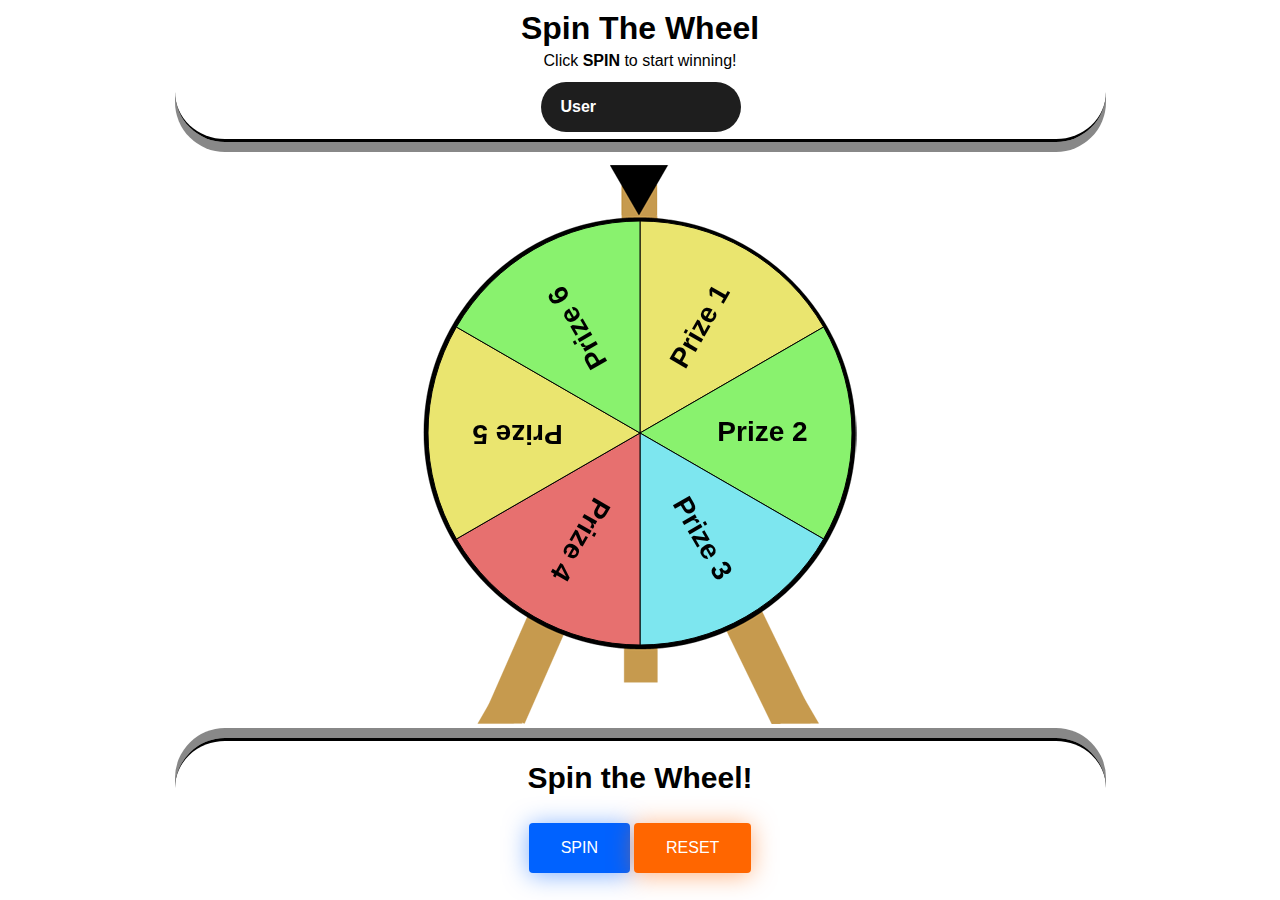
==== index.html @ 741e7b53 "Updated UI" ====
<!DOCTYPE html>
<html lang="en">
<head>
    <meta charset="UTF-8">
    <title>Spin The Wheel</title>
    <meta name="viewport" content="width=device-width,initial-scale=1">
    
    <link rel="stylesheet" href="styles/style.css" type="text/css" />
    <link rel="stylesheet" href="styles/buttons.css" type="text/css" />
    <script type="text/javascript" src="Winwheel.min.js"></script>
    <script type="text/javascript" src="TweenMax.min.js"></script>
</head>
<body>
    <div id="Main">
        <div id="MainTitle">
            <h1>Spin The Wheel</h1>
            <p>Click <b>SPIN</b> to start winning!</p>
            <span class="toggle">
                <input type="checkbox" id="Toggle">
                <label for="Toggle"></label>
             </span>
        </div>
        
        <div id="Wheel">
            <div class="the_wheel">
                <canvas id="canvas" width="438" height="582">
                    <p>Sorry, your browser doesn't support canvas. Please try another.</p>
                </canvas>
            </div>
        </div>

        
        <div id="Controls">
            <div id="Prize">
                <label id="Context" class="singleLine">Spin the Wheel!</label>
                <br><br>
                <label id="Prize-Text" class="invisible">Spin the Wheel!</label>
            </div>
            <div class="container">
                <button id="Spin_Button" class="spin button clickable" onClick="startSpin();">SPIN</button>

                <button id="Reset_Button" class="reset button clickable" onClick="resetWheel();">RESET</button>
            </div>
        </div>
    </div>
    <script src="scripts/script.js"></script>
    <script src="scripts/spinTheWheel.js"></script>
</body>
</html>
---- styles/style.css ----
/* Debugging Borders */
/* #Main, #Main p, .the_wheel, #Outcome, #Prize label, #Spin_Button, #Controls button{
    border:5px solid red !important;
}

#MainTitle, #canvas, #Controls{
    border:3px solid blue !important;
}

#Main h1, .toggle input, #Wheel, #Prize, #Controls .container{
    border:3px solid green !important;
} */




/* CSS Starts Here */
/* Header */
#Main{
    max-width: 931px;
    margin:auto;
    text-align:center;
}

#MainTitle{
    border-bottom:3px solid black;
    box-shadow: 0px 10px #888888;
    border-radius: 50px;
}

#Main h1{
    font-family: Arial;
    line-height:15px;
}
#Main p{
    font-family: sans-serif;
    line-height:5px;
}
/*  */

/* Sets the background image for the wheel */
.the_wheel
{
    margin:auto;
    padding-bottom:10px;
}

#canvas{
    background-image: url(../images/wheel_back.png);
    background-position: center;
    background-repeat: none; 
}
/*  */

/* Controls */
#Controls{
    border-top:3px solid black;
    box-shadow: 0px -10px #888888;
    border-radius: 50px;
}

#Prize{
    padding-top:20px;
    padding-bottom:10px;
}

#Prize label{
    font-family: Arial;
    font-weight: bold;
    font-size: 30px;
}

.outcome{
    line-height:0;
}

.invisible{
    display: none;
}

.spin{
    background-color: #0062FF;
    box-shadow: 0 2px 25px rgba(0, 98, 255, 0.5);
}
.spin:hover{
    background-color: #0033FF;
    box-shadow: 0 2px 25px rgba(0, 51, 255, 0.5);
}
/* eb0077 */

.reset{
    background-color: #FF6600;
    box-shadow: 0 2px 25px rgba(255, 102, 0, 0.5);
}
.reset:hover{
    background-color: #FF3300;
    box-shadow: 0 2px 25px rgba(255, 51, 0, 0.5);
}

#Controls .button{
    font-size: 16px;
    padding: 1em 2em;
    margin-bottom: 10px;
    color: #fff;
    border-radius: 4px;
    border: none;
    position: relative;
    transition: box-shadow ease-in 0.25s, transform ease-in 0.25s;
}
#Controls .button:hover{
    transform: scale(0.9);
}
/*  */

/* Style applied to the spin button once a power has been selected */
#Controls .button-disabled{
    transform: scale(0.9);
    background-color: #0033FF;
    box-shadow: 0 2px 25px rgba(0, 51, 255, 0.5);
    cursor:not-allowed;
}
.clickable
{
    cursor: pointer;
}
/*  */
---- styles/buttons.css ----
.toggle {
  position: relative;
  width:200px;
  height:50px;
  border-radius:25px;
  margin:20px 0;
}

.toggle input{
  cursor: pointer;
  appearance: none;
  position: relative;
  width:200px;
  height:50px;
  border-radius:25px;

  font-family: sans-serif;
  font-weight:bold;
  font-size:16px;
}

span.toggle input:before, span.toggle input:after{
  position: absolute;
  top:50%;
  transform:translateY(-50%);
}

span.toggle input:before{
  content: 'User';
  left:20px;
}

span.toggle input:after{
  content: 'Admin';
  right:20px;
}

.toggle input:not(:checked){
  background:#1E1E1E;
  transition: .5s .2s;
}

.toggle input:not(:checked):hover{
  box-shadow: 0 2px 25px rgba(30, 30, 30, 0.5);
}

.toggle input:not(:checked):before{
  color: white;
  transition: color .5s;
}

.toggle input:not(:checked):after{
  color: #1E1E1E;
  transition: color .5s .2s;
}

.toggle input:checked{
  background-color:#ff0081;
  transition: .5s .2s;
}

.toggle input:checked:hover{
  box-shadow: 0 2px 25px rgba(255, 0, 130, 0.5);
}

.toggle input:checked:before{
  color:#ff0081;
  transition: color .5s .2s;
}

.toggle input:checked:after{
  color:white;
  transition: color .5s .2s;
}
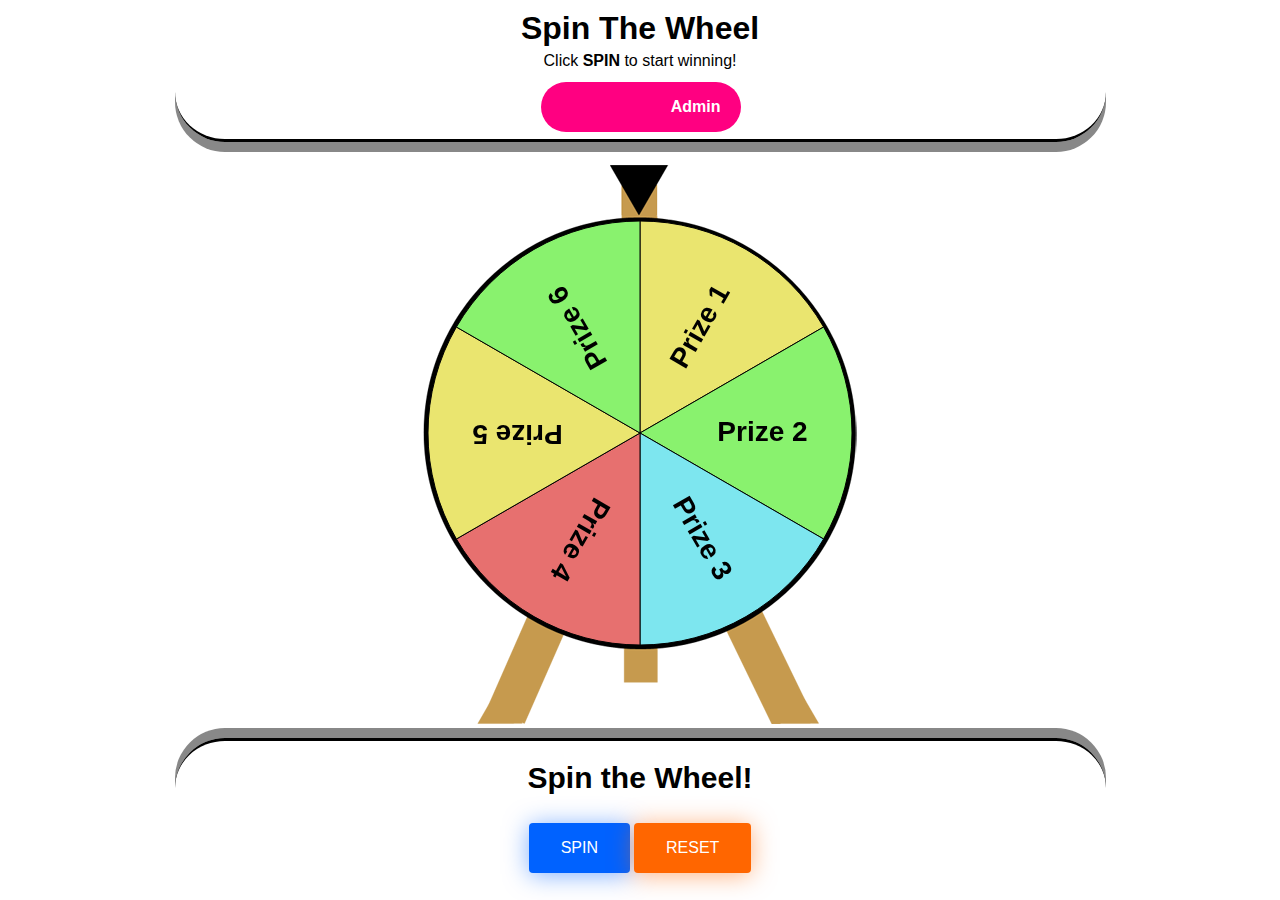
==== commit fbf0c2e1: "Updated UI" ====
--- a/index.html
+++ b/index.html
@@ -16,7 +16,7 @@
             <h1>Spin The Wheel</h1>
             <p>Click <b>SPIN</b> to start winning!</p>
             <span class="toggle">
-                <input type="checkbox" id="Toggle">
+                <input type="checkbox" checked id="Toggle">
                 <label for="Toggle"></label>
              </span>
         </div>
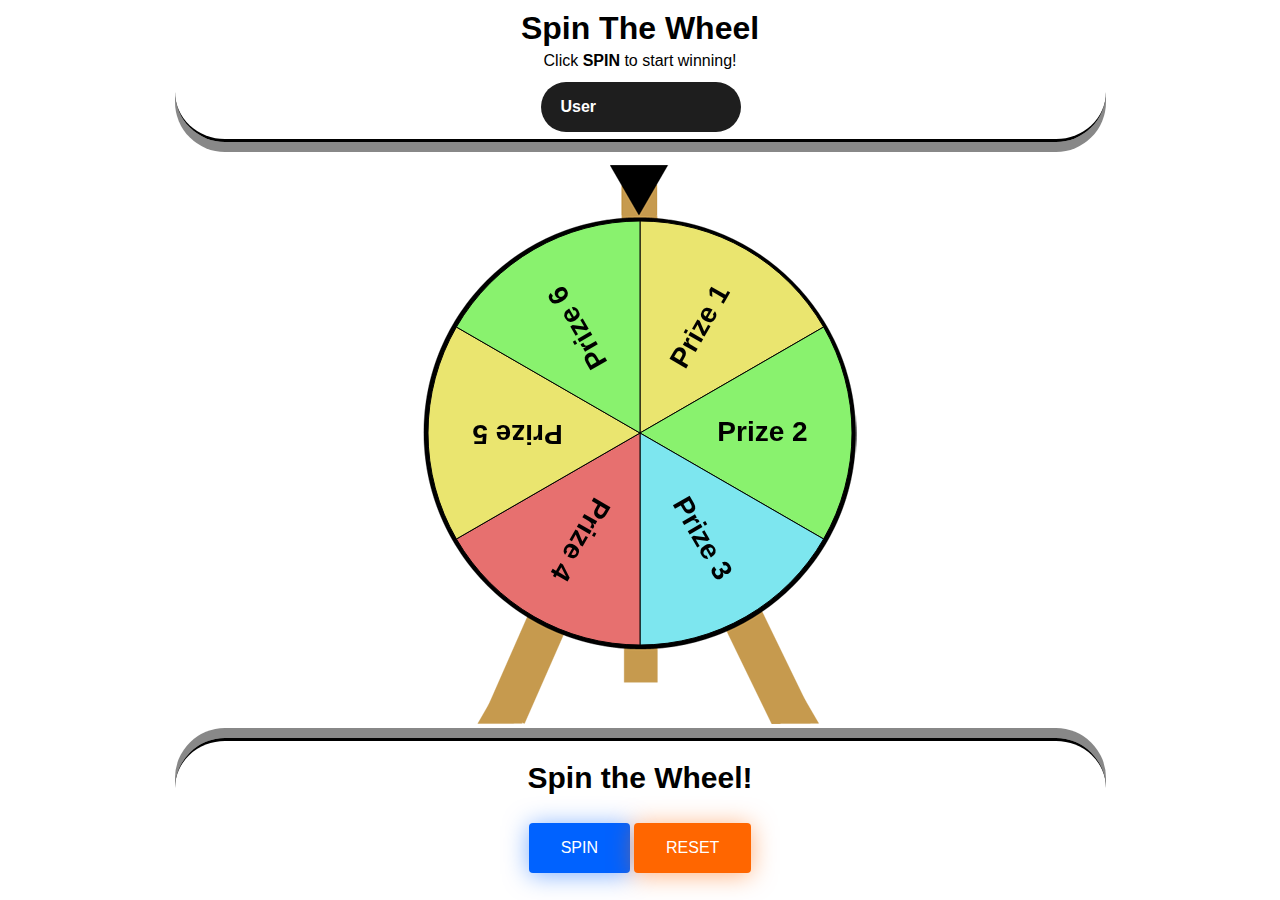
==== commit a4a3ceee: "Updated UI" ====
--- a/index.html
+++ b/index.html
@@ -16,7 +16,7 @@
             <h1>Spin The Wheel</h1>
             <p>Click <b>SPIN</b> to start winning!</p>
             <span class="toggle">
-                <input type="checkbox" checked id="Toggle">
+                <input type="checkbox" unchecked id="Toggle">
                 <label for="Toggle"></label>
              </span>
         </div>
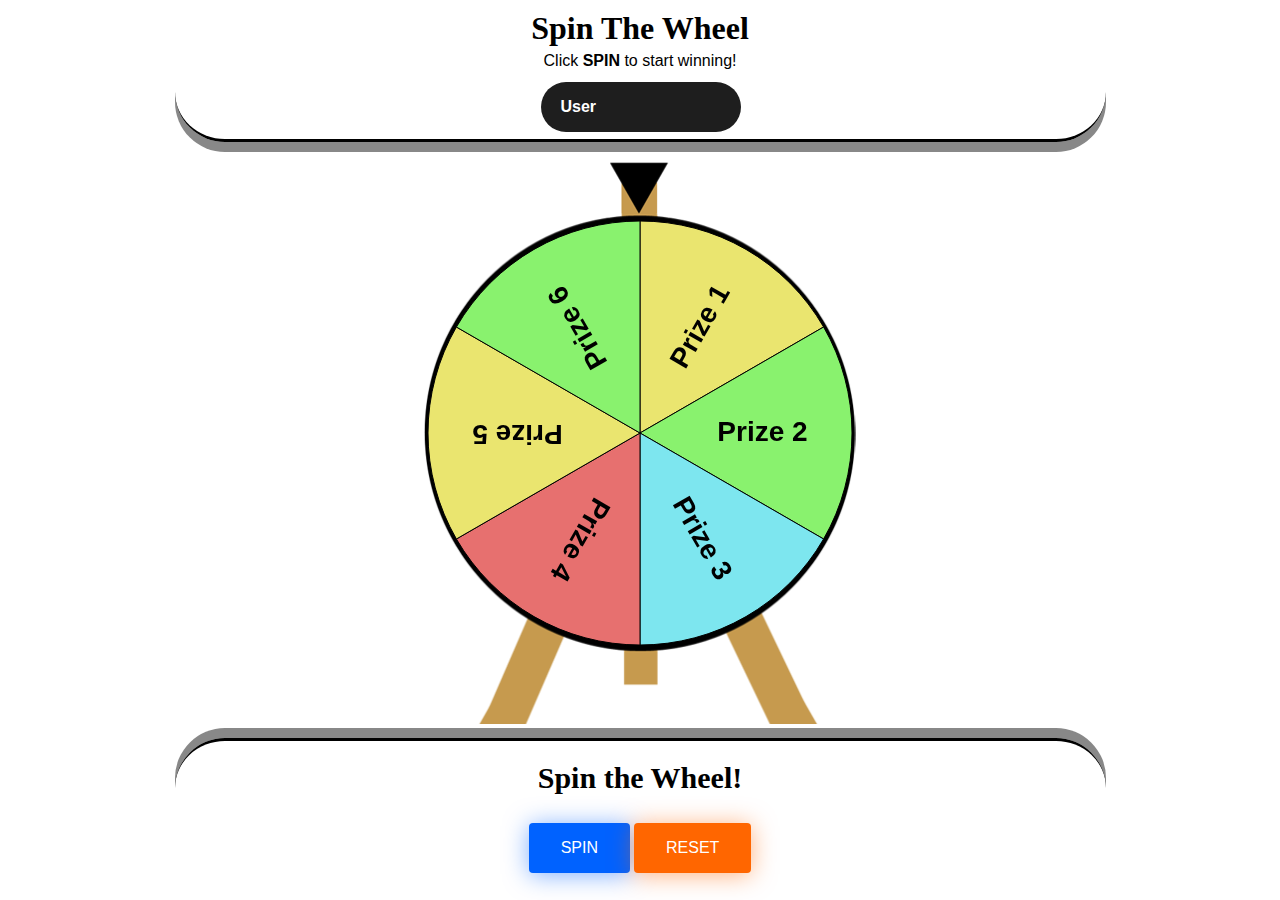
==== commit 42ed730d: "Update: UI & Toggle" ====
--- a/index.html
+++ b/index.html
@@ -7,16 +7,20 @@
     
     <link rel="stylesheet" href="styles/style.css" type="text/css" />
     <link rel="stylesheet" href="styles/buttons.css" type="text/css" />
+
+    <!-- Light/Dark Theme -->
+    <link id="theme" rel="stylesheet" href="" type="text/css" />
+
     <script type="text/javascript" src="Winwheel.min.js"></script>
     <script type="text/javascript" src="TweenMax.min.js"></script>
 </head>
-<body>
+<body onload="bodyLoad()">
     <div id="Main">
         <div id="MainTitle">
             <h1>Spin The Wheel</h1>
             <p>Click <b>SPIN</b> to start winning!</p>
             <span class="toggle">
-                <input type="checkbox" unchecked id="Toggle">
+                <input id="Toggle" type="checkbox" unchecked onclick="changeView()">
                 <label for="Toggle"></label>
              </span>
         </div>
--- a/styles/style.css
+++ b/styles/style.css
@@ -23,18 +23,20 @@
 }
 
 #MainTitle{
-    border-bottom:3px solid black;
-    box-shadow: 0px 10px #888888;
+    border-bottom:3px solid;
     border-radius: 50px;
+    transition: .5s .2s;
 }
 
 #Main h1{
-    font-family: Arial;
+    font-family: 'Verdana';
     line-height:15px;
+    transition: .5s .2s;
 }
 #Main p{
-    font-family: sans-serif;
+    font-family: 'Arial';
     line-height:5px;
+    transition: .5s .2s;
 }
 /*  */
 
@@ -47,6 +49,7 @@
 
 #canvas{
     background-image: url(../images/wheel_back.png);
+    background-size: 436px 587px;
     background-position: center;
     background-repeat: none; 
 }
@@ -54,9 +57,8 @@
 
 /* Controls */
 #Controls{
-    border-top:3px solid black;
-    box-shadow: 0px -10px #888888;
     border-radius: 50px;
+    transition: .5s .2s;
 }
 
 #Prize{
@@ -65,9 +67,10 @@
 }
 
 #Prize label{
-    font-family: Arial;
+    font-family: 'Verdana';
     font-weight: bold;
     font-size: 30px;
+    transition: .5s .2s;
 }
 
 .outcome{
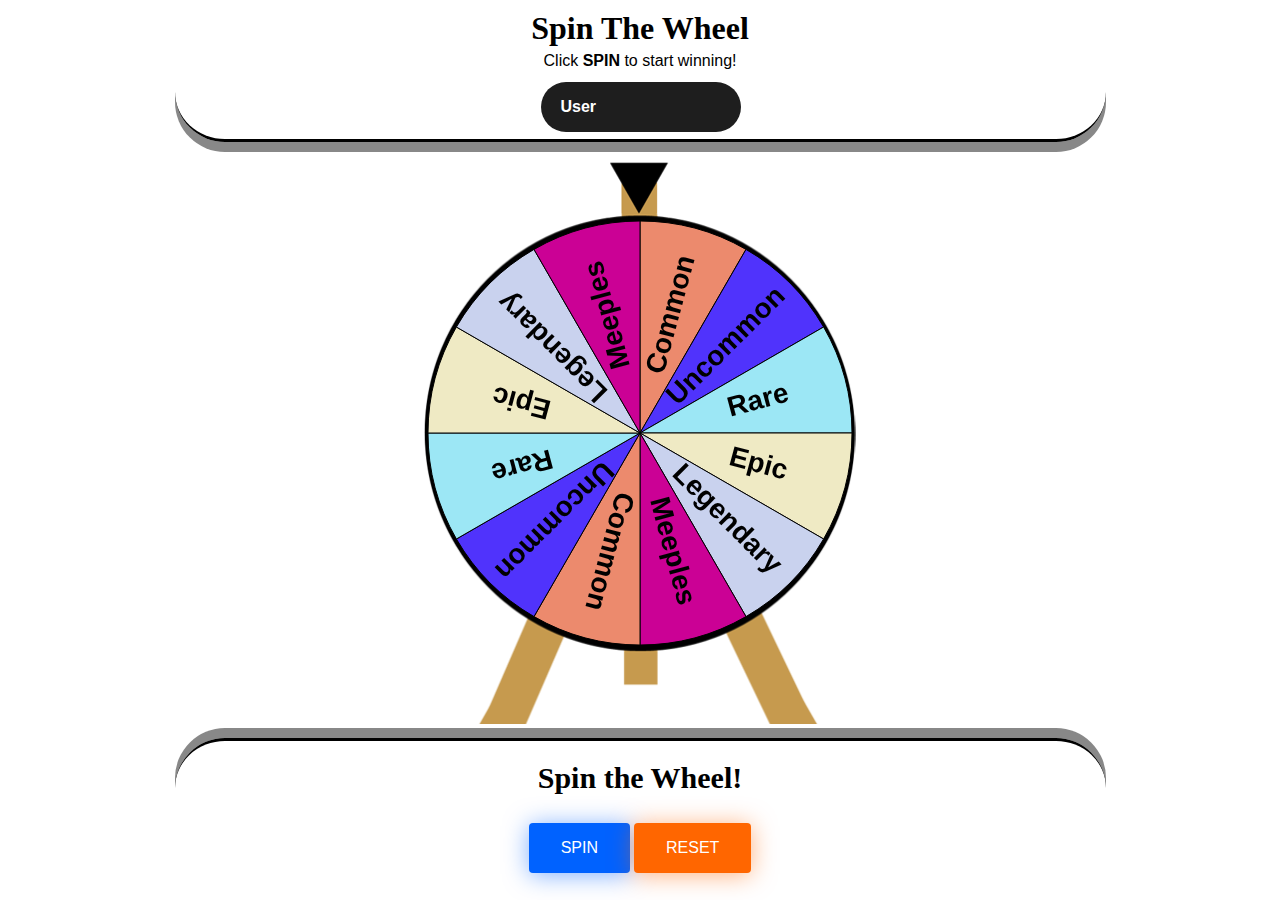
==== commit c857051c: "Added UI to fine tune buttons" ====
--- a/index.html
+++ b/index.html
@@ -6,15 +6,17 @@
     <meta name="viewport" content="width=device-width,initial-scale=1">
     
     <link rel="stylesheet" href="styles/style.css" type="text/css" />
-    <link rel="stylesheet" href="styles/buttons.css" type="text/css" />
+    <link rel="stylesheet" href="styles/debugging.css" type="text/css" />
+    <link rel="stylesheet" href="styles/toggle.css" type="text/css" />
+    <link rel="stylesheet" href="styles/settings.css" type="text/css" />
 
-    <!-- Light/Dark Theme -->
+    <!-- User/Admin Theme -->
     <link id="theme" rel="stylesheet" href="" type="text/css" />
 
     <script type="text/javascript" src="Winwheel.min.js"></script>
     <script type="text/javascript" src="TweenMax.min.js"></script>
 </head>
-<body onload="bodyLoad()">
+<body onload="bodyLoad();loadAdminSettings(0);">
     <div id="Main">
         <div id="MainTitle">
             <h1>Spin The Wheel</h1>
@@ -42,11 +44,45 @@
             </div>
             <div class="container">
                 <button id="Spin_Button" class="spin button clickable" onClick="startSpin();">SPIN</button>
-
                 <button id="Reset_Button" class="reset button clickable" onClick="resetWheel();">RESET</button>
             </div>
         </div>
     </div>
+
+    <div id="AdminControls">
+        <!-- Floating Action Button(FAB) -->
+        <div id="FAB">
+            <button class="icon" onclick="openSettings()">
+                <span></span>
+                <span></span>
+            </button>
+        </div>
+    
+        <div id="AdminSettings" class="close-AdminSettings">
+            <div class="header">
+                <h2>Admin Settings</h2>
+            </div>
+            <div class="content">
+                <div id="ContentButtonsContainer">
+                    <button class="add button clickable" onclick="addPrizeInput()">Add</button>
+                    <button class="update button clickable" onclick="updatePrizeInput(); updateSegments();">Update</button>
+                    <button class="refresh button clickable" onclick="loadAdminSettings(1); updateSegments();">Refresh</button>
+                </div>
+                <div>
+                    <label>Current Prizes:</label>
+                </div>
+                <div id="PrizeListHeader">
+                    <div>Prize</div>
+                    <div>Chance</div>
+                    <div>Color</div>
+                </div>
+                <!-- DO NOT TOUCH id=PrizeList -->
+                <div id="PrizeList">
+                </div>
+            </div>
+        </div>
+    </div>
+
     <script src="scripts/script.js"></script>
     <script src="scripts/spinTheWheel.js"></script>
 </body>
--- a/styles/style.css
+++ b/styles/style.css
@@ -1,19 +1,3 @@
-/* Debugging Borders */
-/* #Main, #Main p, .the_wheel, #Outcome, #Prize label, #Spin_Button, #Controls button{
-    border:5px solid red !important;
-}
-
-#MainTitle, #canvas, #Controls{
-    border:3px solid blue !important;
-}
-
-#Main h1, .toggle input, #Wheel, #Prize, #Controls .container{
-    border:3px solid green !important;
-} */
-
-
-
-
 /* CSS Starts Here */
 /* Header */
 #Main{
@@ -55,10 +39,14 @@
 }
 /*  */
 
-/* Controls */
+/* Controls - Buttons */
 #Controls{
     border-radius: 50px;
     transition: .5s .2s;
+}
+
+#Controls .container{
+    user-Select:none;
 }
 
 #Prize{
@@ -77,10 +65,6 @@
     line-height:0;
 }
 
-.invisible{
-    display: none;
-}
-
 .spin{
     background-color: #0062FF;
     box-shadow: 0 2px 25px rgba(0, 98, 255, 0.5);
@@ -89,7 +73,6 @@
     background-color: #0033FF;
     box-shadow: 0 2px 25px rgba(0, 51, 255, 0.5);
 }
-/* eb0077 */
 
 .reset{
     background-color: #FF6600;
@@ -126,4 +109,10 @@
 {
     cursor: pointer;
 }
+/*  */
+
+/* Universe  class*/
+.invisible{
+    display: none;
+}
 /*  */--- a/styles/debugging.css
+++ b/styles/debugging.css
@@ -0,0 +1,26 @@
+/* Debugging Borders */
+
+/* Main content */
+/* #Main, #Main p, .the_wheel, #Outcome, #Prize label, #Spin_Button, #Controls button{
+    border:3px solid red !important;
+}
+
+#MainTitle, #canvas, #Controls{
+    border:3px solid blue !important;
+}
+
+#Main h1, .toggle input, #Wheel, #Prize, #Controls .container{
+    border:3px solid green !important;
+} */
+
+
+/* Settings */
+/* #AdminSettings, #AdminSettings .content, #AdminSettings .content div *{
+    border:3px solid red !important;
+}
+#AdminControls, #FAB .icon, #FAB span,  #AdminSettings .header h2{
+    border:3px solid blue !important;
+}
+#FAB, #AdminSettings .header,  #AdminSettings .content div{
+    border:3px solid green !important;
+} */--- a/styles/toggle.css
+++ b/styles/toggle.css
@@ -0,0 +1,84 @@
+/* Toggle Input */
+
+/* Toggle CSS */
+.toggle {
+  position: relative;
+  width:200px;
+  height:50px;
+  border-radius:25px;
+  margin:20px 0;
+}
+
+.toggle input{
+  cursor: pointer;
+  appearance: none;
+  position: relative;
+  width:200px;
+  height:50px;
+  border-radius:25px;
+
+  font-family: sans-serif;
+  font-weight:bold;
+  font-size:16px;
+}
+
+span.toggle input:before, span.toggle input:after{
+  position: absolute;
+  top:50%;
+  transform:translateY(-50%);
+}
+/*  */
+
+/* Toggle Text */
+span.toggle input:before{
+  content: 'User';
+  left:20px;
+}
+
+span.toggle input:after{
+  content: 'Admin';
+  right:20px;
+}
+/*  */
+
+/* Toggle 'User' Stationary/Hover/Click */
+.toggle input:not(:checked){
+  background:#1E1E1E;
+  transition: .5s .2s;
+}
+
+.toggle input:not(:checked):hover{
+  box-shadow: 0 2px 25px rgba(30, 30, 30, 0.5);
+}
+
+.toggle input:not(:checked):before{
+  color: white;
+  transition: color .5s;
+}
+
+.toggle input:not(:checked):after{
+  color: #1E1E1E;
+  transition: color .5s .2s;
+}
+/*  */
+
+/* Toggle 'Admin' Stationary/Hover/Click */
+.toggle input:checked{
+  background-color:#ff0081;
+  transition: .5s .2s;
+}
+
+.toggle input:checked:hover{
+  box-shadow: 0 2px 25px rgba(255, 0, 130, 0.5);
+}
+
+.toggle input:checked:before{
+  color:#ff0081;
+  transition: color .5s .2s;
+}
+
+.toggle input:checked:after{
+  color:white;
+  transition: color .5s .2s;
+}
+/*  */--- a/styles/settings.css
+++ b/styles/settings.css
@@ -0,0 +1,190 @@
+/* Admin Settings */
+
+#AdminControls{
+    overflow-x: hidden;
+
+    position:fixed;
+    height:100%;
+    width:330px;
+    right:0px;
+    bottom:0px;
+}
+
+/* Floating Action Button(FAB) */
+#FAB{
+    position:absolute;
+    height:70px;
+    width:70px;
+    right:10px;
+    bottom:1%;
+    border-radius: 50px;
+    background-color: #ff0081;
+    box-shadow: 0px 0px 10px #ff61b1;
+
+    transition: 1s;
+    z-index: 2;
+
+    opacity: 0;
+}
+/* Invisible Button ontop of FAB */
+#FAB button{
+    width:100%;
+    height:100%;
+    
+    border-radius: 50px;
+    border:none;
+    background-color:transparent;
+
+    text-align:center;
+}
+
+#FAB button:hover{
+    background-color: #cc0067;
+}
+
+.icon span {
+    position: absolute;
+    display: block;
+    margin:auto;
+    background-color: white;
+    transition-duration: 1s;
+
+    border-radius: 0px;
+    height:10px;
+    width: 50px;
+}
+  
+.icon span:first-child {
+    transform: rotate(-45deg);
+    top:30px;
+    left:10px;
+}
+.icon span:last-child {
+    transform: rotate(45deg);
+    top:30px;
+    left:10px;
+}
+
+.icon:hover span {
+    border-radius: 50px;
+    height:10px;
+    width: 40px;
+}
+.icon:hover span:first-child {
+    transform: rotate(-30deg);
+    top:22px;
+    left:12px;
+}
+.icon:hover span:last-child {
+    transform: rotate(30deg);
+    top:38px;
+    left:12px;
+}
+
+.icon:hover span:first-child, .icon:hover span:last-child {
+    animation: shiftLeft-Navi 3s infinite;
+    animation-delay: 1s;
+}
+
+@keyframes shiftLeft-Navi {
+    0%   {margin-left: 0px;;}
+    10%  {margin-left: -10px;}
+    25% {margin-left: 0px;}
+  }
+/*  */
+
+/* Controls */
+#AdminSettings{
+    position:absolute;
+    height:100%;
+    right:0;
+    bottom:0;
+    z-index: 1;
+    color: #b3005b;
+    transition: 1s;
+}
+
+.close-AdminSettings{
+    transform: translateX(100%);
+}
+
+#AdminSettings .header{
+    border-top: 5px solid  #b3005b;
+    border-left:5px solid #b3005b;
+    border-radius:15px 0 0 0;
+
+    background-color: #fccfe6;
+    margin-top:20px;
+
+    padding:10px;
+    text-align: center;
+    font-family: 'Verdana';
+}
+
+#AdminSettings .content{
+    border-left:5px solid #ff0081;
+    border-bottom:5px solid #ff0081;
+    border-radius:0 0 0 0;
+
+    background: linear-gradient(180deg, rgba(255,255,255,1) 0%, rgba(253,221,238,1) 99%);
+    width:300px;
+
+    padding:10px;
+    text-align: left;
+    font-family: 'Verdana';
+}
+
+#ContentButtonsContainer{
+    margin-bottom:20px;
+    display:flex;
+}
+
+#ContentButtonsContainer .button{
+    font-size: 16px;
+    margin: 0px 5px;
+    padding: 10px 0px;
+    flex:1;
+
+    color: #fff;
+    border-radius: 25px;
+    border: none;
+
+    position: relative;
+    transition: box-shadow ease-in 0.25s, transform ease-in 0.25s;
+}
+#ContentButtonsContainer .button:hover{
+    transform: scale(0.9);
+}
+
+.add, .update, .refresh{
+    background-color: #eb0077;
+    box-shadow: 0 2px 5px #ff61b1;
+}
+.add:hover, .update:hover, .refresh:hover{
+    background-color: #b3005b;
+    box-shadow: 0 2px 5px #a30254;
+}
+
+#PrizeListHeader{
+    margin-top:5px;
+}
+#PrizeList .prizeRow, #PrizeListHeader{
+    display:flex;
+    width:99%;
+}
+#PrizeListHeader div:first-child{
+    width: 46%;
+}
+#PrizeListHeader div:not(:first-child){
+    width: 25%;
+}
+#PrizeList .prizeRow input{
+    min-width: 0px;
+}
+#PrizeList .prizeRow input:first-child{
+    flex:2;
+}
+#PrizeList .prizeRow input:not(:first-child){
+    flex:1;
+}
+/*  */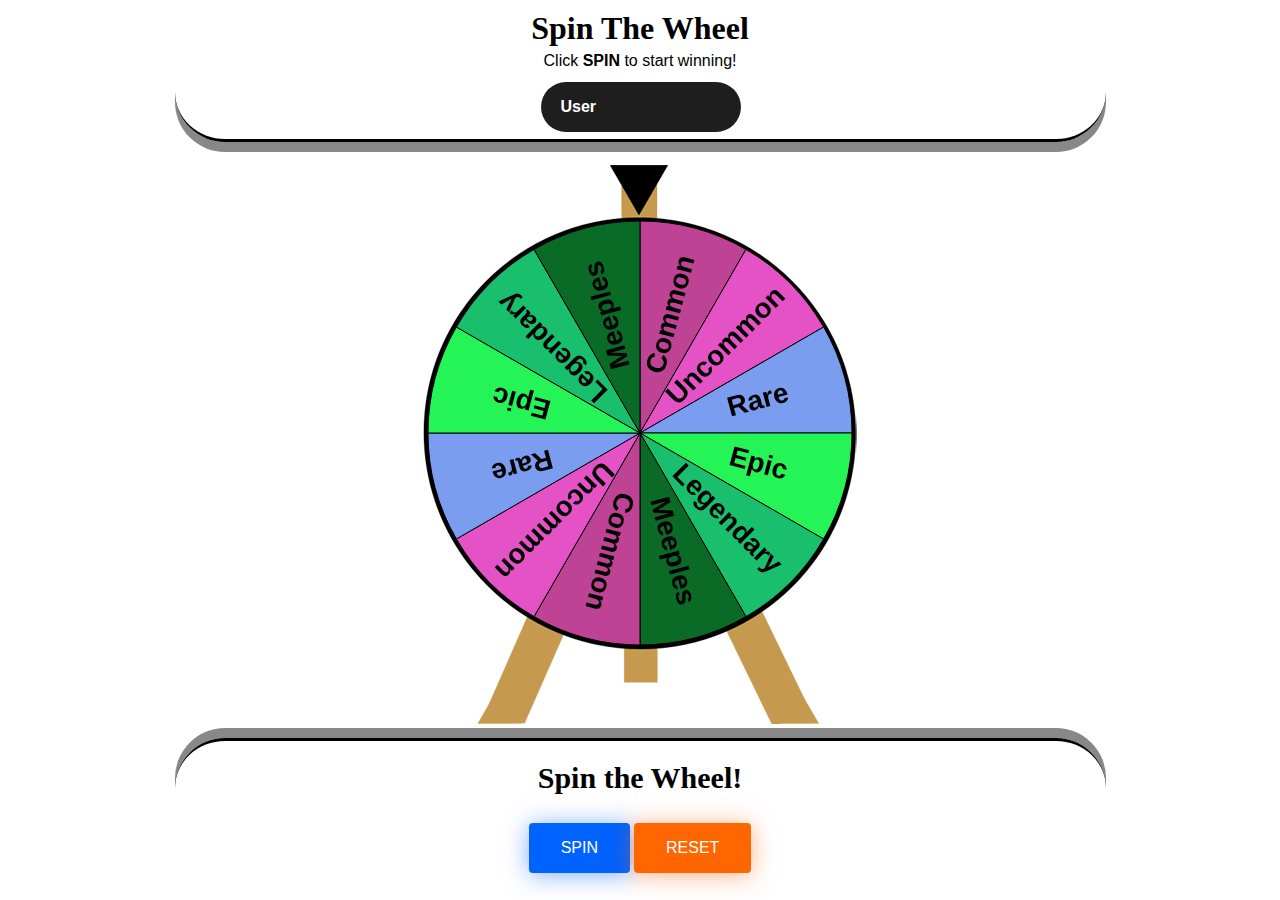
==== commit f82e4481: "Fixed bug: AdminConrols to change width." ====
--- a/index.html
+++ b/index.html
@@ -49,7 +49,7 @@
         </div>
     </div>
 
-    <div id="AdminControls">
+    <div id="AdminControls" class="width90px">
         <!-- Floating Action Button(FAB) -->
         <div id="FAB">
             <button class="icon" onclick="openSettings()">
--- a/styles/style.css
+++ b/styles/style.css
@@ -33,9 +33,9 @@
 
 #canvas{
     background-image: url(../images/wheel_back.png);
-    background-size: 436px 587px;
+    background-size: 100%;
     background-position: center;
-    background-repeat: none; 
+    background-repeat: no-repeat;
 }
 /*  */
 
--- a/styles/debugging.css
+++ b/styles/debugging.css
@@ -15,10 +15,10 @@
 
 
 /* Settings */
-/* #AdminSettings, #AdminSettings .content, #AdminSettings .content div *{
+/* #AdminSettings, #AdminSettings .content{
     border:3px solid red !important;
 }
-#AdminControls, #FAB .icon, #FAB span,  #AdminSettings .header h2{
+#AdminControls, #FAB .icon, #FAB span, #ContentButtonsContainer .button,  #AdminSettings .header h2{
     border:3px solid blue !important;
 }
 #FAB, #AdminSettings .header,  #AdminSettings .content div{
--- a/styles/settings.css
+++ b/styles/settings.css
@@ -5,9 +5,15 @@
 
     position:fixed;
     height:100%;
-    width:330px;
     right:0px;
     bottom:0px;
+    transition: 1s;
+}
+.width330px{
+    width:330px;
+}
+.width90px{
+    width:90px;
 }
 
 /* Floating Action Button(FAB) */
@@ -16,7 +22,7 @@
     height:70px;
     width:70px;
     right:10px;
-    bottom:1%;
+    top:4%;
     border-radius: 50px;
     background-color: #ff0081;
     box-shadow: 0px 0px 10px #ff61b1;
@@ -117,7 +123,8 @@
     margin-top:20px;
 
     padding:10px;
-    text-align: center;
+    padding-left:25px;
+    text-align: left;
     font-family: 'Verdana';
 }
 
